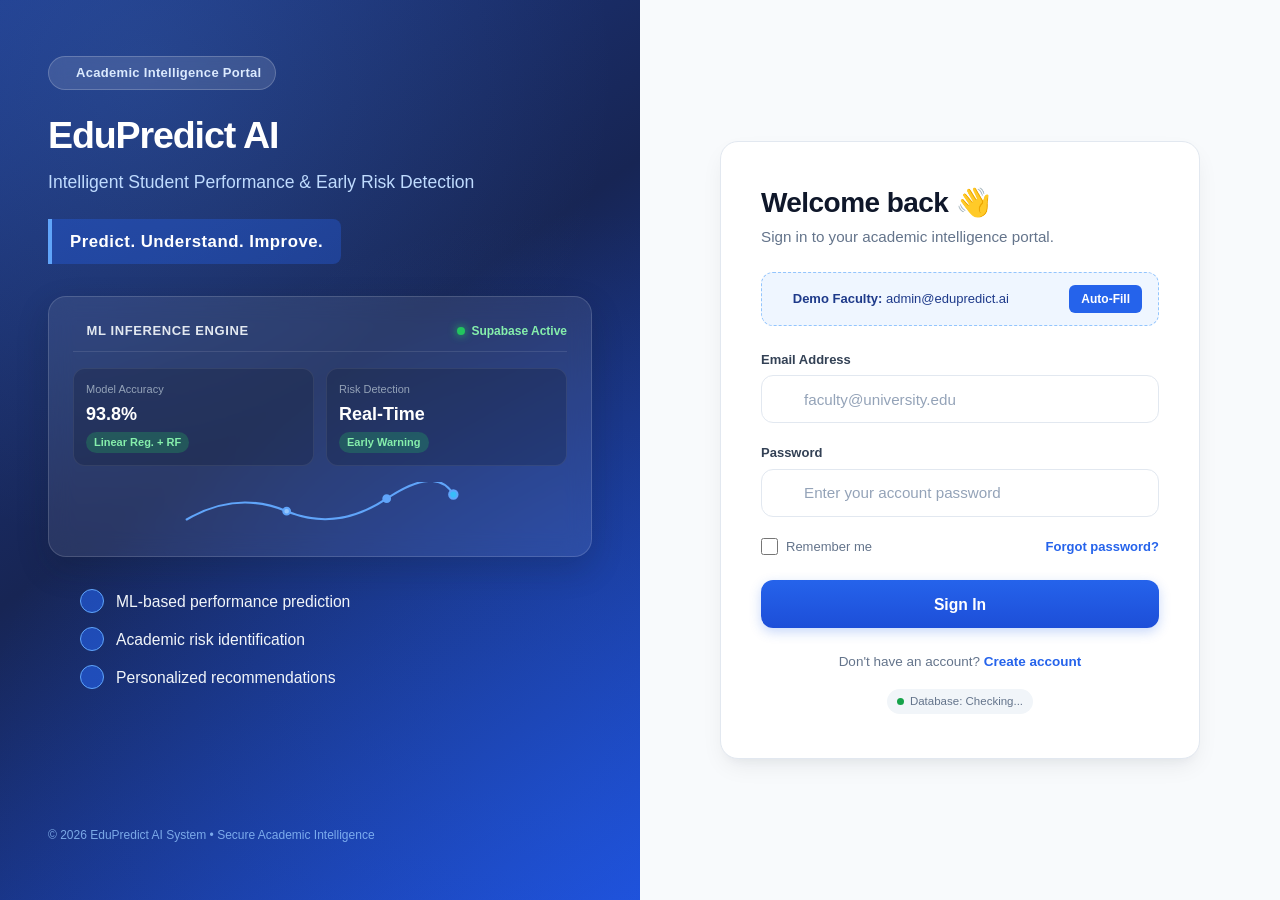
==== frontend/at-risk.html @ 9c624eb4 "Upgrade EduPredict AI UI, student import and database integration" ====
<!DOCTYPE html>
<html lang="en" data-theme="light">
<head>
    <meta charset="UTF-8">
    <meta name="viewport" content="width=device-width, initial-scale=1.0">
    <title>At-Risk Students - EduPredict AI</title>
    <link href="https://cdn.jsdelivr.net/npm/bootstrap@5.3.2/dist/css/bootstrap.min.css" rel="stylesheet">
    <link rel="stylesheet" href="https://cdnjs.cloudflare.com/ajax/libs/font-awesome/6.5.1/css/all.min.css">
    <link href="https://fonts.googleapis.com/css2?family=Inter:wght@300;400;500;600;700;800&display=swap" rel="stylesheet">
    <link rel="stylesheet" href="css/style.css">
    <link rel="stylesheet" href="css/responsive.css">
    <link rel="stylesheet" href="css/dashboard.css">
</head>
<body>
    <div class="dashboard-wrapper">
        <div class="sidebar-overlay" id="sidebarOverlay" onclick="toggleSidebar()"></div>
        
        <!-- Application Sidebar -->
        <aside class="sidebar" id="sidebar">
            <div class="sidebar-header">
                <a href="dashboard.html" class="brand-badge">
                    <div class="brand-icon"><i class="fas fa-graduation-cap"></i></div>
                    <div class="brand-text">
                        <h3>EduPredict AI</h3>
                        <small>Intelligent Risk Detection</small>
                    </div>
                </a>
            </div>
            <nav class="sidebar-nav">
                <div class="nav-section-title">Academic Analytics</div>
                <a href="dashboard.html" class="nav-item"><i class="fas fa-chart-pie"></i> Dashboard</a>
                <a href="students.html" class="nav-item"><i class="fas fa-users"></i> Students</a>
                <a href="add-students.html" class="nav-item"><i class="fas fa-user-plus"></i> Add Students</a>
                <a href="prediction.html" class="nav-item"><i class="fas fa-wand-magic-sparkles"></i> Predict Performance</a>
                <a href="at-risk.html" class="nav-item active"><i class="fas fa-triangle-exclamation"></i> At-Risk Students <span class="badge bg-danger ms-auto" id="navAtRiskCount">0</span></a>
                <a href="prediction.html#history-card" class="nav-item"><i class="fas fa-clock-rotate-left"></i> Prediction History</a>
                <a href="analytics.html" class="nav-item"><i class="fas fa-chart-column"></i> Analytics</a>
                <a href="reports.html" class="nav-item"><i class="fas fa-file-contract"></i> Reports & Export</a>
            </nav>
            <div class="sidebar-footer">
                <div class="d-flex align-items-center gap-2">
                    <div class="user-avatar" id="sidebarAvatar">U</div>
                    <div class="overflow-hidden">
                        <div class="fw-semibold text-truncate small" id="sidebarName">User</div>
                        <div class="small text-muted" id="sidebarRole">Faculty</div>
                    </div>
                    <button class="btn btn-sm text-danger ms-auto" onclick="logout()" title="Sign Out"><i class="fas fa-sign-out-alt"></i></button>
                </div>
            </div>
        </aside>

        <!-- Main Content Area -->
        <main class="main-content">
            <div class="topbar">
                <div class="topbar-left">
                    <button class="mobile-toggle" onclick="toggleSidebar()"><i class="fas fa-bars"></i></button>
                    <div>
                        <h4>At-Risk Student Intervention Cohort</h4>
                        <div class="breadcrumb-sub">Early detection radar for students below institutional benchmark thresholds</div>
                    </div>
                </div>
                <div class="topbar-right">
                    <div class="d-none d-md-flex align-items-center gap-2 px-3 py-1 bg-white border rounded-pill shadow-xs" id="topbarDbStatus">
                        <span id="dbIndicatorDot" style="width:8px; height:8px; border-radius:50%; background:#16A34A; display:inline-block;"></span>
                        <span id="dbStatusLabel" class="small fw-semibold text-secondary">Database: <strong class="text-success">Connected</strong></span>
                    </div>
                    <button class="btn-icon" onclick="toggleTheme()" title="Toggle Light/Dark Theme"><i class="fas fa-moon" id="themeIcon"></i></button>
                    <a href="prediction.html" class="btn btn-primary btn-sm"><i class="fas fa-plus me-1"></i> New Prediction</a>
                    <div class="user-avatar" id="topbarAvatar">U</div>
                </div>
            </div>

            <!-- Triage Summary Cards -->
            <div class="row g-3 mb-4">
                <div class="col-md-4">
                    <div class="stat-card" style="border-left: 4px solid var(--danger);">
                        <div class="stat-header">
                            <span class="stat-label">Critical High Risk</span>
                            <div class="stat-icon icon-red"><i class="fas fa-triangle-exclamation"></i></div>
                        </div>
                        <div class="stat-value text-danger" id="kpiHighRisk">0</div>
                        <div class="stat-change text-muted">Predicted Score &lt; 50.0 (Immediate Intervention)</div>
                    </div>
                </div>
                <div class="col-md-4">
                    <div class="stat-card" style="border-left: 4px solid var(--warning);">
                        <div class="stat-header">
                            <span class="stat-label">Moderate Risk</span>
                            <div class="stat-icon icon-yellow"><i class="fas fa-exclamation-triangle"></i></div>
                        </div>
                        <div class="stat-value text-warning" id="kpiModerateRisk">0</div>
                        <div class="stat-change text-muted">Predicted Score 50.0 - 74.99 (Early Warning)</div>
                    </div>
                </div>
                <div class="col-md-4">
                    <div class="stat-card" style="border-left: 4px solid var(--primary);">
                        <div class="stat-header">
                            <span class="stat-label">Total Under Surveillance</span>
                            <div class="stat-icon icon-blue"><i class="fas fa-users-viewfinder"></i></div>
                        </div>
                        <div class="stat-value text-primary" id="kpiTotalAtRisk">0</div>
                        <div class="stat-change text-muted">Enrolled in Faculty Remedial Radar</div>
                    </div>
                </div>
            </div>

            <!-- At-Risk Students Table Container -->
            <div class="table-container">
                <div class="table-header">
                    <div>
                        <h5 class="mb-1"><i class="fas fa-filter text-primary me-2"></i>Active Academic Risk Surveillance</h5>
                        <small class="text-muted">Filter by risk band, department, or search by student credentials</small>
                    </div>
                    <div class="d-flex gap-2 flex-wrap align-items-center">
                        <input type="text" class="form-control form-control-sm" placeholder="Search student name or ID..." id="riskSearch" onkeyup="loadAtRiskStudents(1)" style="width:200px;">
                        
                        <select class="form-select form-select-sm" id="riskLevelFilter" onchange="loadAtRiskStudents(1)" style="width:140px;">
                            <option value="">All At-Risk</option>
                            <option value="high">High Risk Only</option>
                            <option value="moderate">Moderate Risk Only</option>
                        </select>

                        <select class="form-select form-select-sm" id="deptFilter" onchange="loadAtRiskStudents(1)" style="width:150px;">
                            <option value="">All Departments</option>
                            <option>Computer Science</option>
                            <option>Information Technology</option>
                            <option>Electronics</option>
                            <option>Mechanical</option>
                            <option>Civil</option>
                            <option>Electrical Engineering</option>
                        </select>

                        <select class="form-select form-select-sm" id="sortFilter" onchange="loadAtRiskStudents(1)" style="width:150px;">
                            <option value="score_asc">Score: Lowest First</option>
                            <option value="score_desc">Score: Highest First</option>
                            <option value="name">Student Name</option>
                        </select>
                    </div>
                </div>

                <div class="table-responsive">
                    <table class="data-table">
                        <thead>
                            <tr>
                                <th>Student</th>
                                <th>Department &amp; Sem</th>
                                <th class="text-end">Predicted Score</th>
                                <th>Risk Classification</th>
                                <th>Primary Risk Factor</th>
                                <th>Factor Snapshot</th>
                                <th>Action</th>
                            </tr>
                        </thead>
                        <tbody id="atRiskTableBody">
                            <tr><td colspan="7" class="text-center text-muted py-4">Scanning student records...</td></tr>
                        </tbody>
                    </table>
                </div>

                <div class="pagination" id="atRiskPagination"></div>
            </div>
        </main>
    </div>

    <!-- Student Detail & Risk Modal -->
    <div class="modal fade" id="studentDetailModal" tabindex="-1">
        <div class="modal-dialog modal-lg">
            <div class="modal-content border-0 shadow">
                <div class="modal-header border-bottom">
                    <h5 class="modal-title"><i class="fas fa-user-graduate text-primary me-2"></i>Student Academic Diagnostic Profile</h5>
                    <button type="button" class="btn-close" data-bs-dismiss="modal"></button>
                </div>
                <div class="modal-body" id="studentDetailModalBody">
                    <div class="text-center py-4">Loading student profile...</div>
                </div>
            </div>
        </div>
    </div>

    <!-- Toast Notifications -->
    <div class="toast-container" id="notifContainer"></div>

    <script src="https://cdn.jsdelivr.net/npm/bootstrap@5.3.2/dist/js/bootstrap.bundle.min.js"></script>
    <script src="js/app.js"></script>
    <script src="js/auth.js"></script>
    <script src="js/at-risk.js"></script>
</body>
</html>
---- frontend/css/style.css ----
/* ==========================================================================
   EduPredict AI - Intelligent Student Performance & Early Risk Detection
   Design System & Styling
   ========================================================================== */

:root {
    /* EdTech Professional Color Palette */
    --primary: #2563EB;
    --primary-dark: #1D4ED8;
    --primary-light: #60A5FA;
    --primary-50: #EFF6FF;
    --primary-100: #DBEAFE;

    --bg-main: #F8FAFC;
    --surface: #FFFFFF;
    --surface-hover: #F1F5F9;

    --text-main: #0F172A;
    --text-secondary: #64748B;
    --text-muted: #94A3B8;

    --success: #16A34A;
    --success-bg: #DCFCE7;
    --success-border: #BBF7D0;

    --warning: #F59E0B;
    --warning-bg: #FEF3C7;
    --warning-border: #FDE68A;

    --danger: #DC2626;
    --danger-bg: #FEE2E2;
    --danger-border: #FECACA;

    --info: #0284C7;
    --info-bg: #E0F2FE;

    --border: #E2E8F0;
    --border-light: #F1F5F9;

    --radius-sm: 8px;
    --radius-md: 12px;
    --radius-lg: 16px;
    --radius-pill: 9999px;

    --shadow-xs: 0 1px 2px rgba(15, 23, 42, 0.05);
    --shadow-sm: 0 1px 3px rgba(15, 23, 42, 0.08), 0 1px 2px rgba(15, 23, 42, 0.04);
    --shadow-md: 0 4px 6px -1px rgba(15, 23, 42, 0.08), 0 2px 4px -2px rgba(15, 23, 42, 0.06);
    --shadow-lg: 0 10px 15px -3px rgba(15, 23, 42, 0.08), 0 4px 6px -4px rgba(15, 23, 42, 0.04);

    --transition: all 0.2s ease-in-out;
}

[data-theme="dark"] {
    --bg-main: #0B1120;
    --surface: #1E293B;
    --surface-hover: #334155;

    --text-main: #F8FAFC;
    --text-secondary: #94A3B8;
    --text-muted: #64748B;

    --border: #334155;
    --border-light: #1E293B;

    --primary-50: rgba(37, 99, 235, 0.15);
    --primary-100: rgba(37, 99, 235, 0.25);

    --success-bg: rgba(22, 163, 74, 0.2);
    --success-border: rgba(22, 163, 74, 0.4);

    --warning-bg: rgba(245, 158, 11, 0.2);
    --warning-border: rgba(245, 158, 11, 0.4);

    --danger-bg: rgba(220, 38, 38, 0.2);
    --danger-border: rgba(220, 38, 38, 0.4);
}

/* Base Styles */
* {
    margin: 0;
    padding: 0;
    box-sizing: border-box;
}

body {
    font-family: 'Inter', -apple-system, BlinkMacSystemFont, 'Segoe UI', Roboto, sans-serif;
    background-color: var(--bg-main);
    color: var(--text-main);
    min-height: 100vh;
    line-height: 1.5;
    -webkit-font-smoothing: antialiased;
}

a {
    color: var(--primary);
    text-decoration: none;
    transition: var(--transition);
}

a:hover {
    color: var(--primary-dark);
}

/* Typography Hierarchy */
h1, .h1 { font-size: 28px; font-weight: 700; color: var(--text-main); }
h2, .h2 { font-size: 24px; font-weight: 700; color: var(--text-main); }
h3, .h3 { font-size: 20px; font-weight: 600; color: var(--text-main); }
h4, .h4 { font-size: 18px; font-weight: 600; color: var(--text-main); }
h5, .h5 { font-size: 16px; font-weight: 600; color: var(--text-main); }
h6, .h6 { font-size: 14px; font-weight: 600; color: var(--text-main); }

p { font-size: 14px; color: var(--text-secondary); }

/* Layout Shell */
.dashboard-wrapper {
    display: flex;
    min-height: 100vh;
}

/* Sidebar */
.sidebar {
    width: 260px;
    background: var(--surface);
    border-right: 1px solid var(--border);
    position: fixed;
    top: 0;
    left: 0;
    bottom: 0;
    z-index: 1020;
    display: flex;
    flex-direction: column;
    transition: transform 0.25s ease-in-out;
}

.sidebar-header {
    padding: 20px 24px;
    border-bottom: 1px solid var(--border);
}

.brand-badge {
    display: inline-flex;
    align-items: center;
    gap: 10px;
    text-decoration: none;
}

.brand-icon {
    width: 38px;
    height: 38px;
    border-radius: var(--radius-sm);
    background: var(--primary);
    color: #FFFFFF;
    display: flex;
    align-items: center;
    justify-content: center;
    font-size: 18px;
    box-shadow: 0 4px 12px rgba(37, 99, 235, 0.3);
}

.brand-text h3 {
    font-size: 17px;
    font-weight: 800;
    color: var(--text-main);
    letter-spacing: -0.3px;
    margin: 0;
}

.brand-text small {
    font-size: 11px;
    color: var(--text-secondary);
    display: block;
    font-weight: 500;
}

.sidebar-nav {
    padding: 16px 12px;
    flex: 1;
    overflow-y: auto;
    display: flex;
    flex-direction: column;
    gap: 4px;
}

.nav-section-title {
    font-size: 11px;
    font-weight: 700;
    text-transform: uppercase;
    letter-spacing: 0.8px;
    color: var(--text-muted);
    padding: 12px 12px 6px;
}

.nav-item {
    display: flex;
    align-items: center;
    gap: 12px;
    padding: 10px 14px;
    border-radius: var(--radius-sm);
    color: var(--text-secondary);
    font-size: 13.5px;
    font-weight: 500;
    text-decoration: none;
    transition: var(--transition);
}

.nav-item i {
    font-size: 16px;
    width: 20px;
    text-align: center;
    color: var(--text-muted);
    transition: var(--transition);
}

.nav-item:hover {
    background: var(--surface-hover);
    color: var(--text-main);
}

.nav-item:hover i {
    color: var(--primary);
}

.nav-item.active {
    background: var(--primary-50);
    color: var(--primary);
    font-weight: 600;
}

.nav-item.active i {
    color: var(--primary);
}

.nav-item .badge {
    margin-left: auto;
    font-size: 11px;
    padding: 2px 7px;
    border-radius: var(--radius-pill);
}

.sidebar-footer {
    padding: 16px 20px;
    border-top: 1px solid var(--border);
    background: var(--surface);
}

/* User Profile Row */
.user-avatar {
    width: 36px;
    height: 36px;
    border-radius: var(--radius-pill);
    background: var(--primary-100);
    color: var(--primary-dark);
    font-weight: 700;
    font-size: 13px;
    display: flex;
    align-items: center;
    justify-content: center;
}

/* Main Content */
.main-content {
    margin-left: 260px;
    flex: 1;
    min-width: 0;
    padding: 24px 32px 48px;
}

/* Topbar */
.topbar {
    display: flex;
    align-items: center;
    justify-content: space-between;
    margin-bottom: 24px;
    padding-bottom: 16px;
    border-bottom: 1px solid var(--border);
}

.topbar-left {
    display: flex;
    align-items: center;
    gap: 16px;
}

.topbar-left h4 {
    margin: 0;
    font-size: 20px;
    font-weight: 700;
    color: var(--text-main);
}

.breadcrumb-sub {
    font-size: 12.5px;
    color: var(--text-secondary);
    margin-top: 2px;
}

.topbar-right {
    display: flex;
    align-items: center;
    gap: 10px;
}

.btn-icon {
    width: 38px;
    height: 38px;
    border-radius: var(--radius-sm);
    border: 1px solid var(--border);
    background: var(--surface);
    color: var(--text-secondary);
    display: flex;
    align-items: center;
    justify-content: center;
    cursor: pointer;
    transition: var(--transition);
}

.btn-icon:hover {
    background: var(--surface-hover);
    color: var(--primary);
    border-color: var(--primary-light);
}

.mobile-toggle {
    display: none;
    border: none;
    background: none;
    font-size: 20px;
    color: var(--text-main);
    cursor: pointer;
}

.sidebar-overlay {
    display: none;
    position: fixed;
    top: 0; left: 0; right: 0; bottom: 0;
    background: rgba(15, 23, 42, 0.5);
    z-index: 1010;
}

/* Stat Cards (KPIs) */
.stat-card {
    background: var(--surface);
    border: 1px solid var(--border);
    border-radius: var(--radius-md);
    padding: 20px 22px;
    box-shadow: var(--shadow-xs);
    transition: var(--transition);
    position: relative;
    overflow: hidden;
}

.stat-card:hover {
    box-shadow: var(--shadow-md);
    border-color: var(--primary-light);
    transform: translateY(-2px);
}

.stat-header {
    display: flex;
    align-items: center;
    justify-content: space-between;
    margin-bottom: 12px;
}

.stat-icon {
    width: 42px;
    height: 42px;
    border-radius: var(--radius-sm);
    display: flex;
    align-items: center;
    justify-content: center;
    font-size: 18px;
}

.icon-blue { background: var(--primary-50); color: var(--primary); }
.icon-green { background: var(--success-bg); color: var(--success); }
.icon-yellow { background: var(--warning-bg); color: var(--warning); }
.icon-red { background: var(--danger-bg); color: var(--danger); }
.icon-cyan { background: var(--info-bg); color: var(--info); }

.stat-label {
    font-size: 13px;
    font-weight: 500;
    color: var(--text-secondary);
}

.stat-value {
    font-size: 28px;
    font-weight: 700;
    color: var(--text-main);
    letter-spacing: -0.5px;
    line-height: 1.1;
    margin-bottom: 6px;
}

.stat-change {
    font-size: 12px;
    font-weight: 500;
    display: inline-flex;
    align-items: center;
    gap: 4px;
}

.stat-change.up { color: var(--success); }
.stat-change.down { color: var(--danger); }
.stat-change.neutral { color: var(--text-secondary); }

/* Chart Containers & Surface Cards */
.chart-container, .surface-card {
    background: var(--surface);
    border: 1px solid var(--border);
    border-radius: var(--radius-md);
    padding: 24px;
    box-shadow: var(--shadow-xs);
    margin-bottom: 24px;
    transition: var(--transition);
}

.chart-header {
    display: flex;
    align-items: center;
    justify-content: space-between;
    margin-bottom: 18px;
}

.chart-header h6 {
    margin: 0;
    font-size: 15px;
    font-weight: 600;
    color: var(--text-main);
    display: flex;
    align-items: center;
    gap: 8px;
}

/* Tables */
.table-container {
    background: var(--surface);
    border: 1px solid var(--border);
    border-radius: var(--radius-md);
    box-shadow: var(--shadow-xs);
    overflow: hidden;
    margin-bottom: 24px;
}

.table-header {
    padding: 18px 24px;
    display: flex;
    align-items: center;
    justify-content: space-between;
    border-bottom: 1px solid var(--border);
    background: var(--surface);
    flex-wrap: wrap;
    gap: 12px;
}

.table-header h5 {
    margin: 0;
    font-size: 16px;
    font-weight: 600;
}

.data-table {
    width: 100%;
    border-collapse: collapse;
    font-size: 13.5px;
}

.data-table th {
    background: var(--bg-main);
    color: var(--text-secondary);
    font-weight: 600;
    font-size: 12px;
    text-transform: uppercase;
    letter-spacing: 0.5px;
    padding: 12px 18px;
    border-bottom: 1px solid var(--border);
    text-align: left;
}

.data-table td {
    padding: 14px 18px;
    border-bottom: 1px solid var(--border);
    color: var(--text-main);
    vertical-align: middle;
}

.data-table tbody tr {
    transition: background 0.15s ease;
}

.data-table tbody tr:hover {
    background: var(--surface-hover);
}

/* Badges & Indicators */
.risk-badge {
    display: inline-flex;
    align-items: center;
    gap: 6px;
    padding: 4px 10px;
    border-radius: var(--radius-pill);
    font-size: 12px;
    font-weight: 600;
    letter-spacing: 0.2px;
}

.risk-low {
    background: var(--success-bg);
    color: #15803D;
    border: 1px solid var(--success-border);
}

.risk-moderate {
    background: var(--warning-bg);
    color: #B45309;
    border: 1px solid var(--warning-border);
}

.risk-high {
    background: var(--danger-bg);
    color: #B91C1C;
    border: 1px solid var(--danger-border);
}

.perf-badge {
    display: inline-block;
    padding: 4px 10px;
    border-radius: var(--radius-pill);
    font-size: 12px;
    font-weight: 600;
}

.perf-excellent { background: #DCFCE7; color: #15803D; }
.perf-good { background: #DBEAFE; color: #1D4ED8; }
.perf-average { background: #FEF3C7; color: #B45309; }
.perf-poor { background: #FEE2E2; color: #B91C1C; }

.grade-badge {
    font-weight: 700;
    padding: 3px 8px;
    border-radius: var(--radius-sm);
    font-size: 12px;
    display: inline-block;
}

.grade-A { background: #DBEAFE; color: #1E40AF; }
.grade-B { background: #E0E7FF; color: #3730A3; }
.grade-C { background: #FEF3C7; color: #92400E; }
.grade-D { background: #FFEDD5; color: #9A3412; }
.grade-F { background: #FEE2E2; color: #991B1B; }

/* Buttons & Inputs */
.btn-primary {
    background-color: var(--primary);
    border-color: var(--primary);
    color: #FFFFFF;
    font-weight: 600;
    border-radius: var(--radius-sm);
    padding: 9px 18px;
    font-size: 14px;
    transition: var(--transition);
}

.btn-primary:hover {
    background-color: var(--primary-dark);
    border-color: var(--primary-dark);
    color: #FFFFFF;
}

.btn-outline-primary {
    color: var(--primary);
    border-color: var(--border);
    background: var(--surface);
    font-weight: 600;
    border-radius: var(--radius-sm);
    padding: 8px 16px;
    font-size: 13.5px;
    transition: var(--transition);
}

.btn-outline-primary:hover {
    background: var(--primary-50);
    border-color: var(--primary);
    color: var(--primary);
}

.form-control, .form-select {
    border: 1px solid var(--border);
    border-radius: var(--radius-sm);
    padding: 9px 14px;
    font-size: 13.5px;
    color: var(--text-main);
    background-color: var(--surface);
    transition: var(--transition);
}

.form-control:focus, .form-select:focus {
    border-color: var(--primary);
    box-shadow: 0 0 0 3px rgba(37, 99, 235, 0.12);
    outline: none;
}

.form-label {
    font-size: 13px;
    font-weight: 600;
    color: var(--text-main);
    margin-bottom: 6px;
}

/* ==========================================================================
   Prediction Result UI Component Styles
   ========================================================================== */

.prediction-hero-card {
    background: linear-gradient(135deg, #1E293B 0%, #0F172A 100%);
    border-radius: var(--radius-lg);
    padding: 32px;
    color: #FFFFFF;
    text-align: center;
    position: relative;
    box-shadow: var(--shadow-lg);
    overflow: hidden;
    margin-bottom: 24px;
}

.prediction-hero-card::after {
    content: '';
    position: absolute;
    top: -50px;
    right: -50px;
    width: 160px;
    height: 160px;
    background: radial-gradient(circle, rgba(37, 99, 235, 0.25) 0%, transparent 70%);
    border-radius: 50%;
}

.hero-score-label {
    font-size: 12px;
    font-weight: 700;
    letter-spacing: 1.2px;
    text-transform: uppercase;
    color: #94A3B8;
    margin-bottom: 8px;
}

.hero-score-value {
    font-size: 56px;
    font-weight: 800;
    letter-spacing: -1.5px;
    line-height: 1;
    color: #FFFFFF;
    margin-bottom: 12px;
}

.hero-score-value span {
    font-size: 24px;
    font-weight: 500;
    color: #94A3B8;
}

.hero-meta-pills {
    display: flex;
    align-items: center;
    justify-content: center;
    gap: 12px;
    flex-wrap: wrap;
    margin-top: 14px;
}

/* Factor Comparison Bars */
.factor-bar-item {
    margin-bottom: 16px;
}

.factor-bar-header {
    display: flex;
    justify-content: space-between;
    font-size: 13px;
    font-weight: 600;
    margin-bottom: 6px;
}

.factor-bar-track {
    height: 8px;
    background: var(--border-light);
    border-radius: var(--radius-pill);
    overflow: hidden;
    position: relative;
}

.factor-bar-fill {
    height: 100%;
    border-radius: var(--radius-pill);
    transition: width 0.8s ease-in-out;
}

.factor-benchmark-line {
    position: absolute;
    top: 0;
    bottom: 0;
    width: 2px;
    background: #0F172A;
    z-index: 2;
}

/* Risk Factor Cards */
.risk-factor-card {
    background: var(--surface);
    border: 1px solid var(--border);
    border-left: 4px solid var(--warning);
    border-radius: var(--radius-sm);
    padding: 16px;
    margin-bottom: 12px;
    transition: var(--transition);
}

.risk-factor-card.critical {
    border-left-color: var(--danger);
    background: #FFFDFD;
}

.risk-factor-header {
    display: flex;
    align-items: center;
    justify-content: space-between;
    margin-bottom: 8px;
}

.risk-factor-title {
    font-size: 14px;
    font-weight: 700;
    color: var(--text-main);
    display: flex;
    align-items: center;
    gap: 8px;
}

.risk-factor-metrics {
    display: flex;
    gap: 16px;
    font-size: 12.5px;
    margin-bottom: 8px;
    color: var(--text-secondary);
}

.risk-factor-metrics strong {
    color: var(--text-main);
}

.risk-factor-desc {
    font-size: 13px;
    color: var(--text-secondary);
    line-height: 1.45;
    margin: 0;
}

/* Recommendation Action Cards */
.action-card {
    background: var(--surface);
    border: 1px solid var(--border);
    border-radius: var(--radius-md);
    padding: 20px;
    margin-bottom: 16px;
    display: flex;
    gap: 18px;
    transition: var(--transition);
    position: relative;
}

.action-card:hover {
    border-color: var(--primary-light);
    box-shadow: var(--shadow-sm);
    transform: translateY(-1px);
}

.action-step-num {
    width: 36px;
    height: 36px;
    border-radius: var(--radius-pill);
    background: var(--primary-50);
    color: var(--primary);
    font-weight: 800;
    font-size: 14px;
    display: flex;
    align-items: center;
    justify-content: center;
    flex-shrink: 0;
}

.action-card-content {
    flex: 1;
}

.action-card-title {
    font-size: 15px;
    font-weight: 700;
    color: var(--text-main);
    margin-bottom: 4px;
    display: flex;
    align-items: center;
    gap: 8px;
}

.action-card-stats {
    display: inline-flex;
    gap: 12px;
    font-size: 12px;
    color: var(--text-secondary);
    margin-bottom: 8px;
    background: var(--bg-main);
    padding: 3px 10px;
    border-radius: var(--radius-sm);
}

.action-card-guidance {
    font-size: 13.5px;
    color: var(--text-secondary);
    line-height: 1.5;
    margin-bottom: 8px;
}

.action-impact-pill {
    font-size: 11.5px;
    font-weight: 600;
    color: var(--success);
    background: var(--success-bg);
    padding: 2px 8px;
    border-radius: var(--radius-pill);
    display: inline-flex;
    align-items: center;
    gap: 4px;
}

/* Toast Notifications */
.toast-container {
    position: fixed;
    top: 24px;
    right: 24px;
    z-index: 9999;
}

.toast {
    background: var(--surface);
    border: 1px solid var(--border);
    border-radius: var(--radius-sm);
    padding: 14px 18px;
    box-shadow: var(--shadow-lg);
    display: flex;
    align-items: center;
    gap: 12px;
    color: var(--text-main);
    font-size: 13.5px;
    margin-bottom: 10px;
    min-width: 300px;
    border-left: 4px solid var(--primary);
}

.toast.success { border-left-color: var(--success); }
.toast.error { border-left-color: var(--danger); }
.toast.warning { border-left-color: var(--warning); }
.toast.info { border-left-color: var(--info); }

/* Pagination */
.pagination {
    display: flex;
    align-items: center;
    justify-content: flex-end;
    gap: 4px;
    padding: 16px 20px;
    background: var(--surface);
}

.pagination button {
    border: 1px solid var(--border);
    background: var(--surface);
    color: var(--text-secondary);
    font-size: 13px;
    font-weight: 600;
    width: 32px;
    height: 32px;
    border-radius: var(--radius-sm);
    display: flex;
    align-items: center;
    justify-content: center;
    cursor: pointer;
    transition: var(--transition);
}

.pagination button:hover:not(:disabled) {
    background: var(--surface-hover);
    color: var(--primary);
    border-color: var(--primary-light);
}

.pagination button.active {
    background: var(--primary);
    color: #FFFFFF;
    border-color: var(--primary);
}

.pagination button:disabled {
    opacity: 0.4;
    cursor: not-allowed;
}

/* Responsive adjustments */
@media (max-width: 991px) {
    .sidebar {
        transform: translateX(-100%);
    }
    .sidebar.open {
        transform: translateX(0);
    }
    .main-content {
        margin-left: 0;
        padding: 20px 16px;
    }
    .mobile-toggle {
        display: block;
    }
    .sidebar-overlay.active {
        display: block;
    }
}
---- frontend/css/responsive.css ----
/* Large Desktop */
@media (max-width: 1400px) {
    .container-fluid {
        padding: 0 16px;
    }
}

/* Tablet & Small Desktop */
@media (max-width: 1200px) {
    .sidebar {
        width: 220px;
    }
    .main-content {
        margin-left: 220px;
    }
    .stat-card .stat-value {
        font-size: 24px;
    }
}

/* Tablet Landscape */
@media (max-width: 992px) {
    .sidebar {
        transform: translateX(-100%);
        width: 280px;
        box-shadow: 4px 0 24px rgba(0, 0, 0, 0.15);
    }
    .sidebar.open {
        transform: translateX(0);
    }
    .sidebar-overlay {
        display: none;
        position: fixed;
        top: 0;
        left: 0;
        right: 0;
        bottom: 0;
        background: rgba(0, 0, 0, 0.5);
        z-index: 999;
    }
    .sidebar-overlay.active {
        display: block;
    }
    .main-content {
        margin-left: 0;
    }
    .topbar {
        border-radius: 0;
        margin: -24px -24px 24px -24px;
    }
    .mobile-toggle {
        display: flex !important;
    }
    .stat-card {
        margin-bottom: 16px;
    }
    .chart-container {
        margin-bottom: 16px;
    }
    .filter-group {
        flex-direction: column;
        align-items: stretch;
    }
    .filter-group select,
    .filter-group input,
    .filter-group button {
        width: 100%;
    }
}

/* Mobile Portrait */
@media (max-width: 768px) {
    .topbar {
        margin: -16px -12px 16px -12px;
        padding: 12px 16px;
        flex-wrap: wrap;
    }
    .topbar-left h4 {
        font-size: 16px;
    }
    .user-avatar {
        width: 32px;
        height: 32px;
        font-size: 13px;
    }
    .main-content {
        padding: 16px 12px;
    }
    .stat-card {
        padding: 16px;
    }
    .stat-card .stat-value {
        font-size: 22px;
    }
    .table-container {
        margin: 0 -4px;
    }
    .table-header {
        padding: 16px;
        flex-direction: column;
        align-items: stretch;
    }
    .table-search {
        flex-direction: column;
    }
    .table-search input {
        width: 100%;
        min-width: unset;
    }
    .data-table {
        font-size: 13px;
    }
    .data-table th,
    .data-table td {
        padding: 8px 10px;
    }
    .data-table .actions {
        flex-direction: column;
    }
    .auth-container {
        padding: 12px;
        max-width: 100%;
    }
    .auth-card {
        padding: 24px 16px;
    }
    .modal-content {
        margin: 12px;
        max-height: 85vh;
    }
    .modal-body {
        padding: 16px;
    }
    .pagination {
        gap: 2px;
    }
    .pagination button {
        min-width: 32px;
        height: 32px;
        font-size: 12px;
    }
    .tabs {
        overflow-x: auto;
        -webkit-overflow-scrolling: touch;
    }
    .tab {
        white-space: nowrap;
        padding: 8px 14px;
    }
    .toast-container {
        left: 12px;
        right: 12px;
        top: 12px;
    }
    .toast {
        max-width: 100%;
    }
    .prediction-score {
        font-size: 36px;
    }
    .row > [class*="col-"] {
        padding: 0 6px;
    }
    .btn-group-mobile {
        display: flex;
        gap: 8px;
        width: 100%;
    }
    .btn-group-mobile .btn {
        flex: 1;
        font-size: 12px;
        padding: 8px;
    }
}

/* Small Mobile */
@media (max-width: 480px) {
    .topbar-left h4 {
        font-size: 14px;
    }
    .stat-card .stat-value {
        font-size: 18px;
    }
    .stat-card .stat-icon {
        width: 36px;
        height: 36px;
        font-size: 18px;
    }
    .data-table th,
    .data-table td {
        padding: 6px 8px;
        font-size: 12px;
    }
    .modal-header h5 {
        font-size: 15px;
    }
    .tab {
        font-size: 12px;
        padding: 6px 12px;
    }
}

/* Mobile Toggle Button */
.mobile-toggle {
    display: none;
    width: 40px;
    height: 40px;
    border: none;
    background: var(--gray-100);
    border-radius: 8px;
    cursor: pointer;
    align-items: center;
    justify-content: center;
    color: var(--gray-600);
    font-size: 20px;
    transition: var(--transition);
}

.mobile-toggle:hover {
    background: var(--gray-200);
    color: var(--primary);
}

/* Print */
@media print {
    .sidebar,
    .topbar,
    .no-print {
        display: none !important;
    }
    .main-content {
        margin-left: 0 !important;
        padding: 0 !important;
    }
    .card {
        break-inside: avoid;
        box-shadow: none !important;
        border: 1px solid #ddd !important;
    }
}

/* Dark Mode Overrides */
[data-theme="dark"] .data-table td {
    border-bottom-color: var(--gray-200);
}

[data-theme="dark"] .table-search input,
[data-theme="dark"] .filter-group select {
    background: var(--gray-100);
    color: var(--gray-700);
}

[data-theme="dark"] .modal-content {
    background: var(--gray-50);
}

[data-theme="dark"] .tab.active {
    background: var(--gray-50);
}

/* Accessibility */
@media (prefers-reduced-motion: reduce) {
    *,
    *::before,
    *::after {
        animation-duration: 0.01ms !important;
        animation-iteration-count: 1 !important;
        transition-duration: 0.01ms !important;
    }
}

/* Focus Visible */
*:focus-visible {
    outline: 2px solid var(--primary);
    outline-offset: 2px;
}
---- frontend/css/dashboard.css ----
/* Additional dashboard-specific styles */
.stat-card .stat-icon {
    transition: all 0.3s ease;
}

.stat-card:hover .stat-icon {
    transform: scale(1.1);
}

.stat-card {
    cursor: default;
}

.stat-card.clickable {
    cursor: pointer;
}

.stat-card.clickable:hover {
    transform: translateY(-4px);
    box-shadow: 0 12px 40px rgba(0, 0, 0, 0.12);
}

.chart-container {
    position: relative;
}

.chart-container canvas {
    max-height: 300px;
}

/* Animated background for hero section */
@keyframes gradientShift {
    0% { background-position: 0% 50%; }
    50% { background-position: 100% 50%; }
    100% { background-position: 0% 50%; }
}

/* Sidebar active state glows */
.nav-item.active::before {
    content: '';
    position: absolute;
    left: 0;
    top: 50%;
    transform: translateY(-50%);
    width: 3px;
    height: 24px;
    background: linear-gradient(180deg, var(--primary), var(--secondary));
    border-radius: 0 3px 3px 0;
}

.nav-item {
    position: relative;
}

/* Toast animations */
@keyframes fadeInUp {
    from { opacity: 0; transform: translateY(20px); }
    to { opacity: 1; transform: translateY(0); }
}

.toast {
    animation: fadeInUp 0.3s ease;
}

/* Hover effects for tables */
.data-table tbody tr {
    transition: all 0.2s ease;
}

.data-table tbody tr:hover {
    background: rgba(79, 70, 229, 0.03);
}

/* Pulse animation for live indicators */
@keyframes pulse {
    0%, 100% { opacity: 1; }
    50% { opacity: 0.5; }
}

.live-indicator {
    display: inline-block;
    width: 8px;
    height: 8px;
    background: var(--success);
    border-radius: 50%;
    animation: pulse 2s infinite;
    margin-right: 6px;
}

/* Glass card variant for landing page */
.glass-card {
    background: rgba(255, 255, 255, 0.1);
    backdrop-filter: blur(20px);
    border: 1px solid rgba(255, 255, 255, 0.2);
    transition: all 0.3s ease;
}

.glass-card:hover {
    background: rgba(255, 255, 255, 0.15);
    transform: translateY(-2px);
}

/* Feature cards hover */
.feature-card {
    background: white;
    border: 1px solid var(--gray-200);
    transition: all 0.3s ease;
}

.feature-card:hover {
    border-color: var(--primary-light);
    box-shadow: 0 8px 32px rgba(79, 70, 229, 0.1);
}

[data-theme="dark"] .feature-card {
    background: var(--gray-100);
    border-color: var(--gray-200);
}

/* Scrollbar styling */
::-webkit-scrollbar {
    width: 6px;
    height: 6px;
}

::-webkit-scrollbar-track {
    background: var(--gray-100);
}

::-webkit-scrollbar-thumb {
    background: var(--gray-300);
    border-radius: 3px;
}

::-webkit-scrollbar-thumb:hover {
    background: var(--gray-400);
}

/* Badge enhancements */
.badge {
    font-weight: 500;
    letter-spacing: 0.3px;
}

/* Input group styling */
.input-group-text {
    color: var(--gray-500);
}

/* Form check alignment */
.form-check-input:checked {
    background-color: var(--primary);
    border-color: var(--primary);
}

/* Button hover effect */
.btn-primary-custom::after {
    content: '';
    position: absolute;
    top: 50%;
    left: 50%;
    width: 0;
    height: 0;
    background: rgba(255, 255, 255, 0.2);
    border-radius: 50%;
    transform: translate(-50%, -50%);
    transition: width 0.3s, height 0.3s;
}

.btn-primary-custom:active::after {
    width: 300px;
    height: 300px;
}

/* Page transitions */
.main-content {
    animation: fadeIn 0.3s ease;
}

@keyframes fadeIn {
    from { opacity: 0; }
    to { opacity: 1; }
}
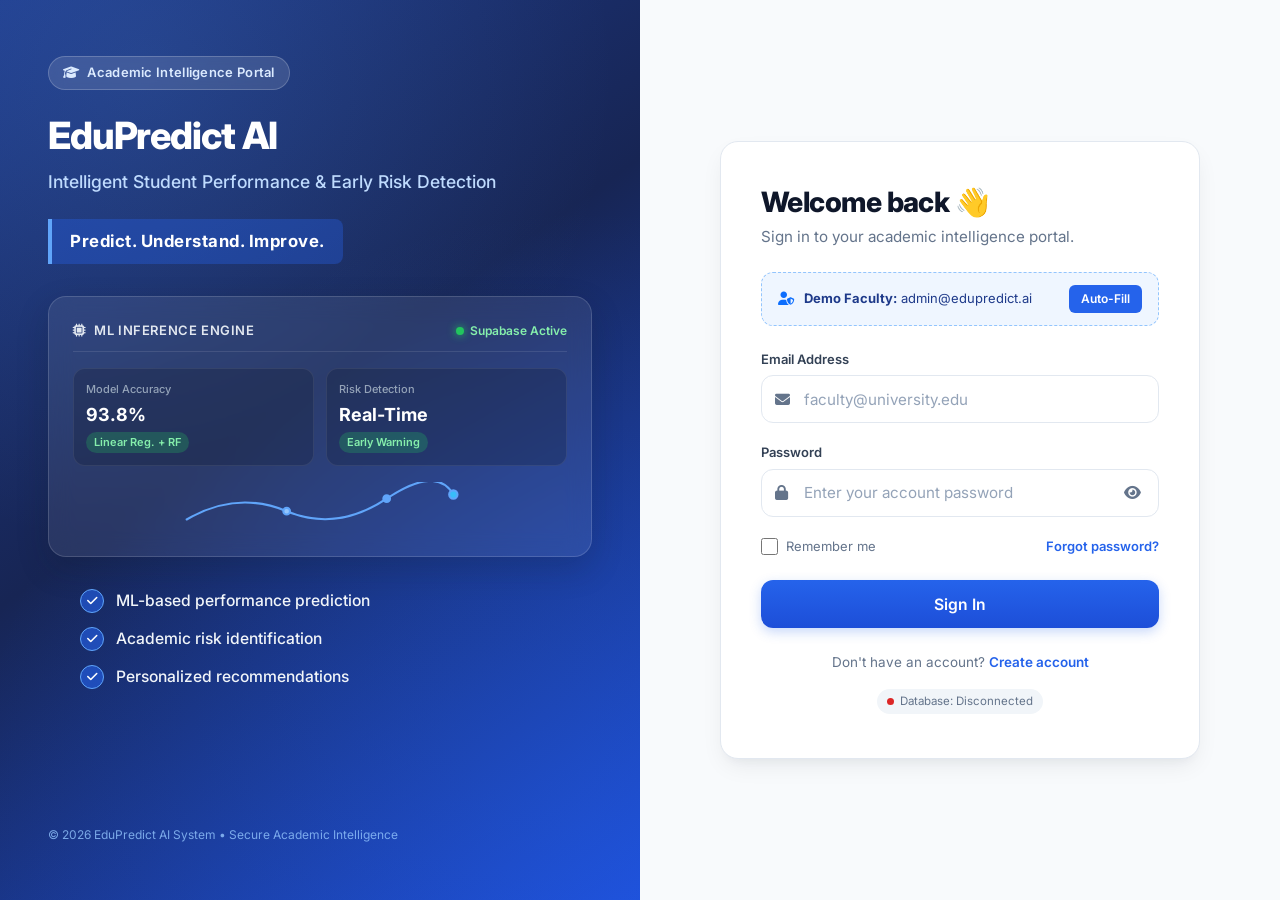
==== commit d96f34d8: "Configure Supabase and production deployment" ====
--- a/frontend/at-risk.html
+++ b/frontend/at-risk.html
@@ -61,8 +61,8 @@
                 </div>
                 <div class="topbar-right">
                     <div class="d-none d-md-flex align-items-center gap-2 px-3 py-1 bg-white border rounded-pill shadow-xs" id="topbarDbStatus">
-                        <span id="dbIndicatorDot" style="width:8px; height:8px; border-radius:50%; background:#16A34A; display:inline-block;"></span>
-                        <span id="dbStatusLabel" class="small fw-semibold text-secondary">Database: <strong class="text-success">Connected</strong></span>
+                        <span id="dbIndicatorDot" style="width:8px; height:8px; border-radius:50%; background:#9ca3af; display:inline-block;"></span>
+                        <span id="dbStatusLabel" class="small fw-semibold text-secondary">Database: <strong class="text-secondary">Checking...</strong></span>
                     </div>
                     <button class="btn-icon" onclick="toggleTheme()" title="Toggle Light/Dark Theme"><i class="fas fa-moon" id="themeIcon"></i></button>
                     <a href="prediction.html" class="btn btn-primary btn-sm"><i class="fas fa-plus me-1"></i> New Prediction</a>
